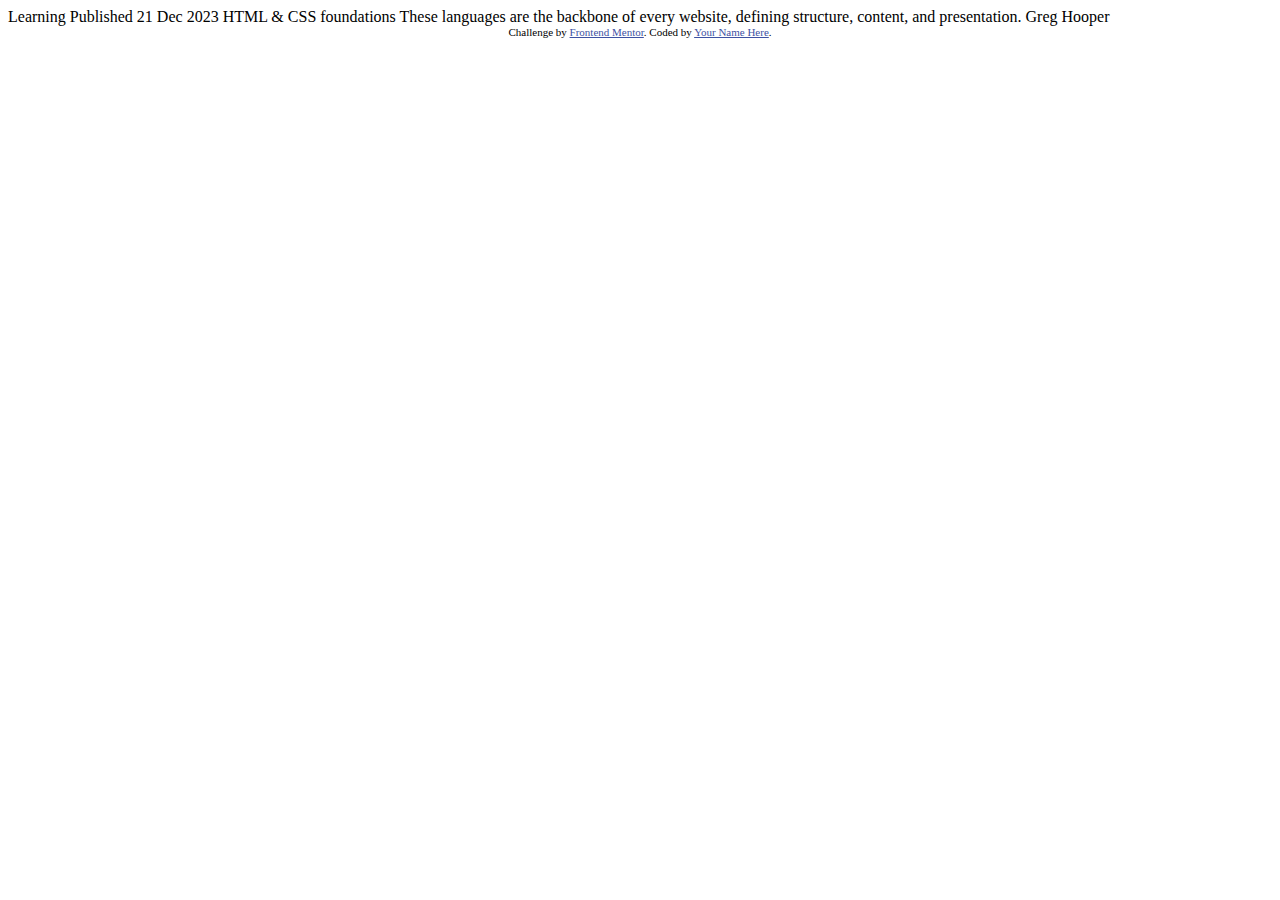
==== index.html @ 4097d5fa "Initial commit" ====
<!DOCTYPE html>
<html lang="en">
<head>
  <meta charset="UTF-8">
  <meta name="viewport" content="width=device-width, initial-scale=1.0"> <!-- displays site properly based on user's device -->

  <link rel="icon" type="image/png" sizes="32x32" href="./assets/images/favicon-32x32.png">
  
  <title>Frontend Mentor | Blog preview card</title>

  <!-- Feel free to remove these styles or customise in your own stylesheet 👍 -->
  <style>
    .attribution { font-size: 11px; text-align: center; }
    .attribution a { color: hsl(228, 45%, 44%); }
  </style>
</head>
<body>

  Learning

  Published 21 Dec 2023

  HTML & CSS foundations

  These languages are the backbone of every website, defining structure, content, and presentation.

  Greg Hooper
  
  <div class="attribution">
    Challenge by <a href="https://www.frontendmentor.io?ref=challenge" target="_blank">Frontend Mentor</a>. 
    Coded by <a href="#">Your Name Here</a>.
  </div>
</body>
</html>
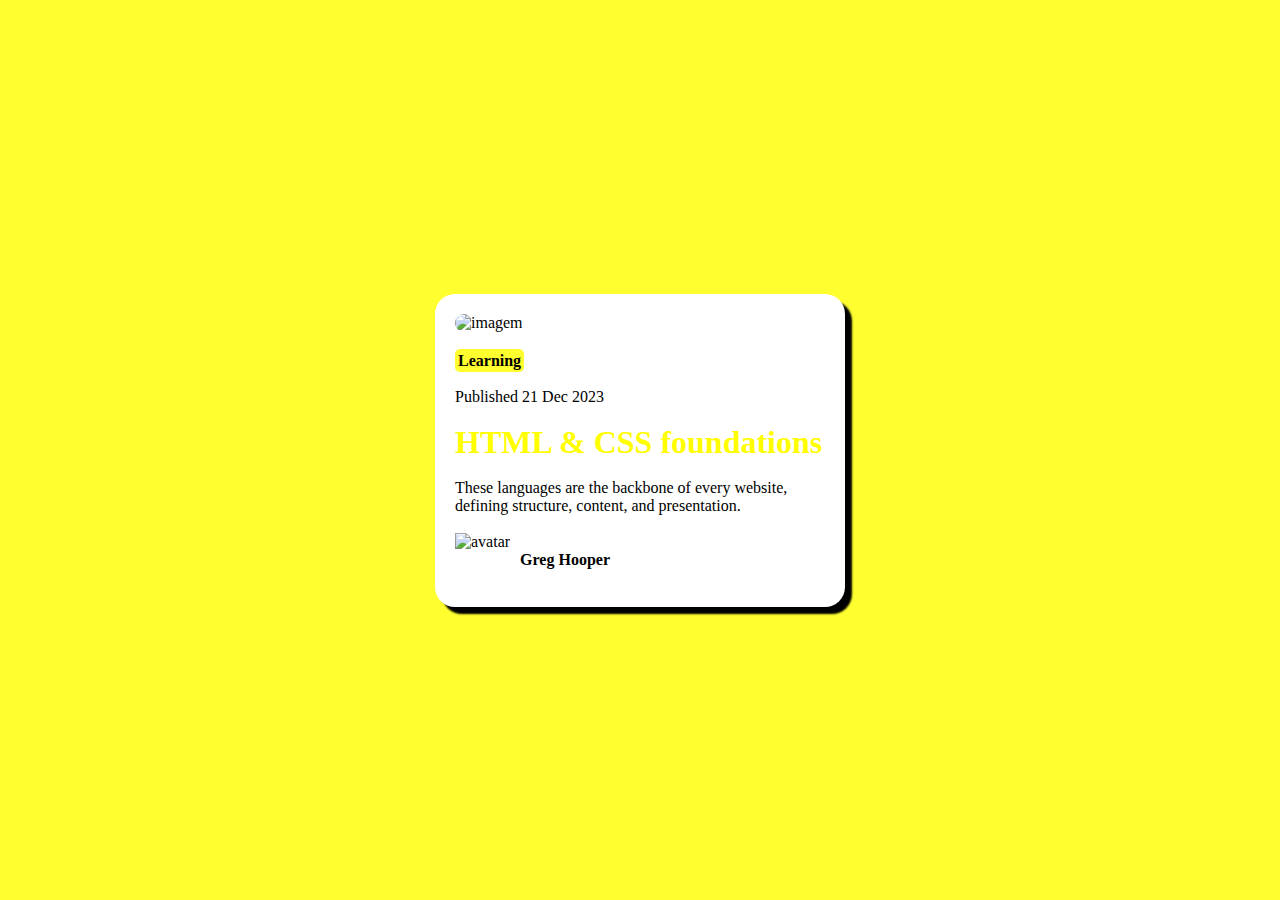
==== commit 33279c96: "Update index.html" ====
--- a/index.html
+++ b/index.html
@@ -1,34 +1,83 @@
 <!DOCTYPE html>
-<html lang="en">
+<html lang="pt-br">
 <head>
   <meta charset="UTF-8">
-  <meta name="viewport" content="width=device-width, initial-scale=1.0"> <!-- displays site properly based on user's device -->
+  <meta name="viewport" content="width=device-width, initial-scale=1.0"> 
 
   <link rel="icon" type="image/png" sizes="32x32" href="./assets/images/favicon-32x32.png">
   
   <title>Frontend Mentor | Blog preview card</title>
 
-  <!-- Feel free to remove these styles or customise in your own stylesheet 👍 -->
   <style>
     .attribution { font-size: 11px; text-align: center; }
     .attribution a { color: hsl(228, 45%, 44%); }
+    *{
+    margin:0px;
+    padding:0px;
+    } 
+    body{
+      background-color: rgba(255, 255, 0, 0.815);
+      display: flex;
+      align-items: center;
+      justify-content: center;
+      height: 100vh;
+      margin: auto;
+    }
+    main{
+      background-color: white;
+      padding: 20px;
+      margin: auto;
+      max-width: 370px;
+      border-radius: 20px;
+      box-shadow: 7px 7px 2px black;
+    }
+    main img.principal{
+      height: auto;
+      display: block;
+      max-width: 100%;
+      margin: 0 auto 20px;
+      border-radius: 10px;
+    }
+    span{
+      background-color: rgba(255, 255, 0, 0.815);
+      font-weight: bold;
+      border-radius: 5px;
+      padding: 3px;
+    }
+    h1{
+      color: rgb(255, 255, 0);
+    }
+    main img.greg{
+      float: left;
+      margin-right: 10px;
+    }
+    p.textgreg{
+      display: flex;
+      align-items: center;
+      justify-content: flex-start;
+      height: 6vh;
+    }
+    h1:hover{
+      color: black;
+    }
+
   </style>
+
 </head>
 <body>
-
-  Learning
-
-  Published 21 Dec 2023
-
-  HTML & CSS foundations
-
-  These languages are the backbone of every website, defining structure, content, and presentation.
-
-  Greg Hooper
+  <main>
+    <img src="images/illustration-article.svg" alt="imagem" class="principal">
+    <p><span>Learning</span></p>
+    <br>
+    <p>Published 21 Dec 2023</p>
+    <br>
+    <h1>HTML & CSS foundations</h1>
+    <br>
+    <p>These languages are the backbone of every website, defining structure, content, and presentation.</p>
+    <br>
+    <img src="images/image-avatar.webp" alt="avatar" class="greg"> 
+    <p class="textgreg"> <strong>Greg Hooper</strong></p>
+  </main>
   
-  <div class="attribution">
-    Challenge by <a href="https://www.frontendmentor.io?ref=challenge" target="_blank">Frontend Mentor</a>. 
-    Coded by <a href="#">Your Name Here</a>.
-  </div>
 </body>
 </html>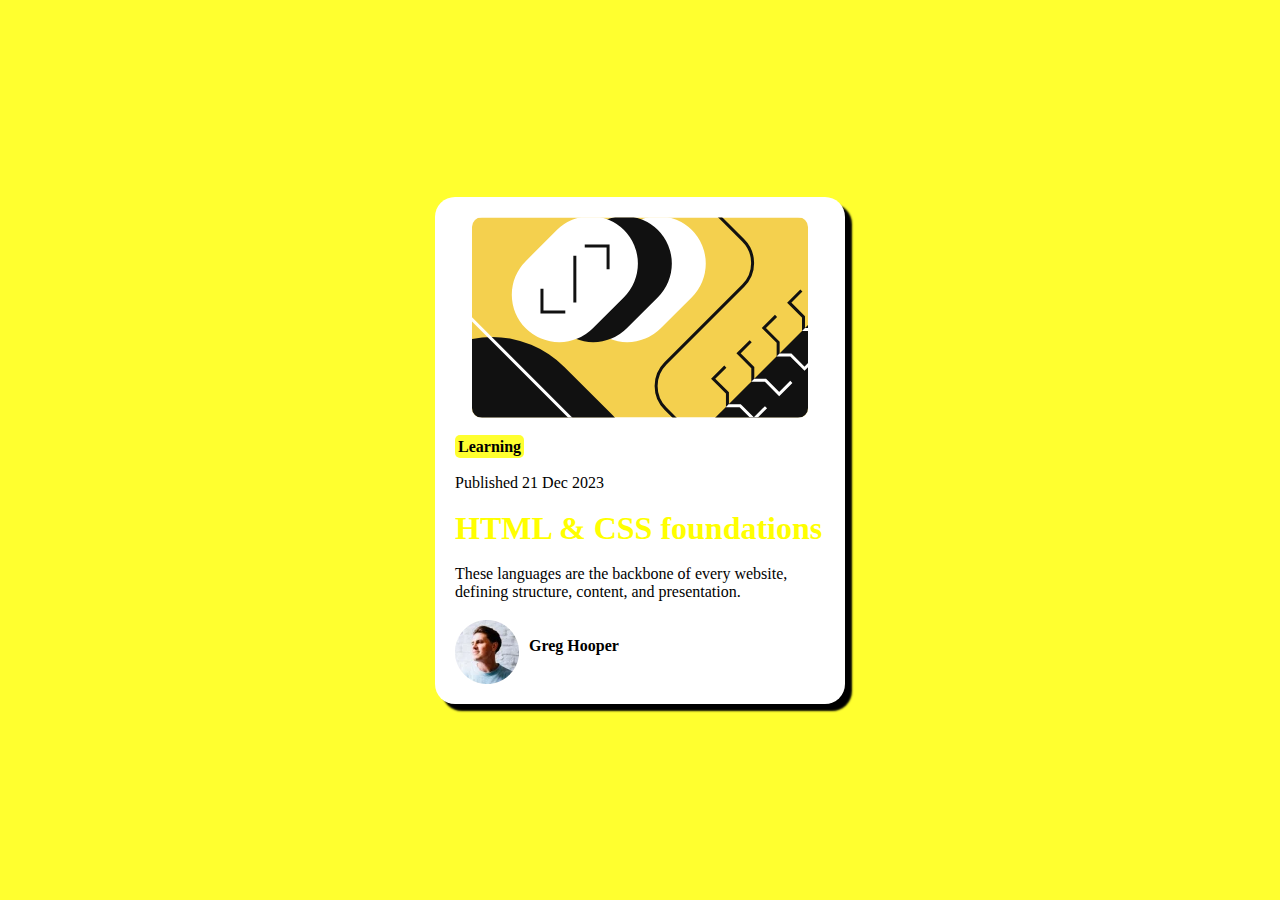
==== commit 9b3e5e5b: "Update index.html" ====
--- a/index.html
+++ b/index.html
@@ -66,7 +66,7 @@
 </head>
 <body>
   <main>
-    <img src="images/illustration-article.svg" alt="imagem" class="principal">
+    <img src="assets/images/illustration-article.svg" alt="imagem" class="principal">
     <p><span>Learning</span></p>
     <br>
     <p>Published 21 Dec 2023</p>
@@ -75,7 +75,7 @@
     <br>
     <p>These languages are the backbone of every website, defining structure, content, and presentation.</p>
     <br>
-    <img src="images/image-avatar.webp" alt="avatar" class="greg"> 
+    <img src="assets/images/image-avatar.webp" alt="avatar" class="greg"> 
     <p class="textgreg"> <strong>Greg Hooper</strong></p>
   </main>
   
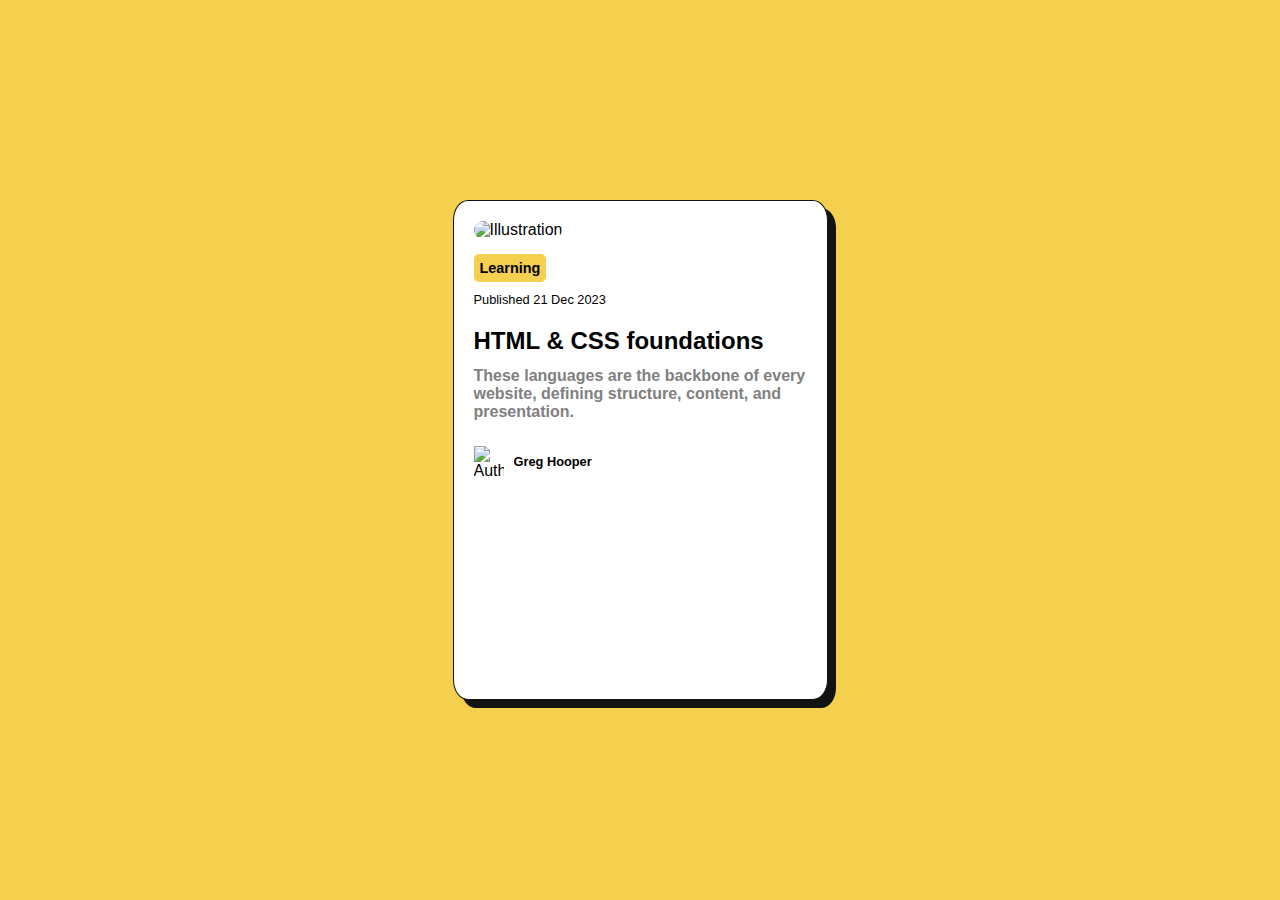
==== commit fed6e134: "att" ====
--- a/index.html
+++ b/index.html
@@ -3,81 +3,32 @@
 <head>
   <meta charset="UTF-8">
   <meta name="viewport" content="width=device-width, initial-scale=1.0"> 
-
-  <link rel="icon" type="image/png" sizes="32x32" href="./assets/images/favicon-32x32.png">
-  
+    <link rel="icon" type="image/png" sizes="32x32" href="images/favicon-32x32.png">
   <title>Frontend Mentor | Blog preview card</title>
 
-  <style>
-    .attribution { font-size: 11px; text-align: center; }
-    .attribution a { color: hsl(228, 45%, 44%); }
-    *{
-    margin:0px;
-    padding:0px;
-    } 
-    body{
-      background-color: rgba(255, 255, 0, 0.815);
-      display: flex;
-      align-items: center;
-      justify-content: center;
-      height: 100vh;
-      margin: auto;
-    }
-    main{
-      background-color: white;
-      padding: 20px;
-      margin: auto;
-      max-width: 370px;
-      border-radius: 20px;
-      box-shadow: 7px 7px 2px black;
-    }
-    main img.principal{
-      height: auto;
-      display: block;
-      max-width: 100%;
-      margin: 0 auto 20px;
-      border-radius: 10px;
-    }
-    span{
-      background-color: rgba(255, 255, 0, 0.815);
-      font-weight: bold;
-      border-radius: 5px;
-      padding: 3px;
-    }
-    h1{
-      color: rgb(255, 255, 0);
-    }
-    main img.greg{
-      float: left;
-      margin-right: 10px;
-    }
-    p.textgreg{
-      display: flex;
-      align-items: center;
-      justify-content: flex-start;
-      height: 6vh;
-    }
-    h1:hover{
-      color: black;
-    }
-
-  </style>
+  <link rel="stylesheet" href="style.css">
 
 </head>
 <body>
   <main>
-    <img src="assets/images/illustration-article.svg" alt="imagem" class="principal">
-    <p><span>Learning</span></p>
-    <br>
-    <p>Published 21 Dec 2023</p>
-    <br>
-    <h1>HTML & CSS foundations</h1>
-    <br>
-    <p>These languages are the backbone of every website, defining structure, content, and presentation.</p>
-    <br>
-    <img src="assets/images/image-avatar.webp" alt="avatar" class="greg"> 
-    <p class="textgreg"> <strong>Greg Hooper</strong></p>
-  </main>
+      <div class="carta">
+        <div class="carta-imagem">
+        <img src="images/illustration-article.svg" alt="Illustration" id="imagem">
+        </div>
+        <div class="data">
+          <span class="fw800" id="leitura">Learning</span>
+          <p id="data">Published 21 Dec 2023</p>
+        </div>
+
+        <div class="informação">
+          <h1 class="fw800 titulo">HTML & CSS foundations</h1>
+          <p class="fw600" id="descrição">These languages are the backbone of every website, defining structure, content, and presentation.</p>
   
+          <div class="autor">
+            <img src="images/image-avatar.webp" alt="Author" id="autor_imagem">
+            <span id="autor_nome" class="fw800">Greg Hooper</span>
+          </div>
+      </div>
+  </div>
 </body>
 </html>--- a/style.css
+++ b/style.css
@@ -0,0 +1,125 @@
+*{
+    margin:0px;
+    padding:0px;
+    box-sizing: border-box;
+    font-family: var(--font);
+} 
+
+@font-face {
+    font-family: 'Figtree';
+    src: url(fonts/Figtree-VariableFont_wght.ttf)
+    format('Truetype') ;
+}
+
+@media screen and (max-width:375px) {
+    .carta {
+        width: 335px;
+        height: 450px;   
+    }
+}
+
+:root {
+    --yellow: hsl(47, 88%, 63%);
+    --white: hsl(0, 0%, 100%);
+    --grey: hsl(0, 0%, 50%);
+    --black: hsl(0, 0%, 7%);
+    --font: 'Figtree', sans-serif;
+}
+
+body {
+    background-color: var(--yellow); 
+}
+
+main {
+    display: flex;
+    justify-content: center;
+    align-items: center;
+    min-height: 100vh;
+}
+
+.carta {
+    width: 375px;
+    height: 500px;
+    background: var(--white);
+    border-radius: 4%;
+    border: 1.5px solid var(--black);
+    box-shadow: 0.5em 0.5em var(--black);
+}
+
+.carta-imagem {
+    padding: 20px 20px 0 20px;
+}
+
+#imagem {
+    width: 100%;
+    height: 100%;
+    border-radius: 10px;
+}
+
+.data {
+    padding: 20px 15px 0 20px;
+}
+
+#leitura {
+    font-size: 0.9rem;
+    height: 30px;
+    width: 80px;
+    border-radius: 5px;
+    background-color: var(--yellow);
+    padding: 6px;
+    text-align: center;
+}
+
+#data {
+    font-size: 0.8rem;
+    margin-top: 15px;   
+}
+
+.informação {
+    height: 40%;
+    padding: 20px;
+}
+
+.titulo {
+    height: 25%;
+    font-size: 1.5rem;
+}
+
+.titulo:hover {
+    color: var(--yellow);
+    cursor: pointer;
+}
+
+#descrição {
+    color: var(--grey);
+    height: 50%;
+    font-size: 1rem;
+}
+
+.autor {
+    display: flex;
+    align-items: center;
+}
+
+#autor_imagem {
+    height: 30px;
+    width: 30px;
+}
+
+#autor_nome {
+    text-align: center;
+    margin-left: 10px;
+    font-size: 0.8rem;
+}
+
+.fw600 {
+    font-weight: 600;
+}
+
+.fw800 {
+    font-weight: 800;
+}
+
+
+    
+
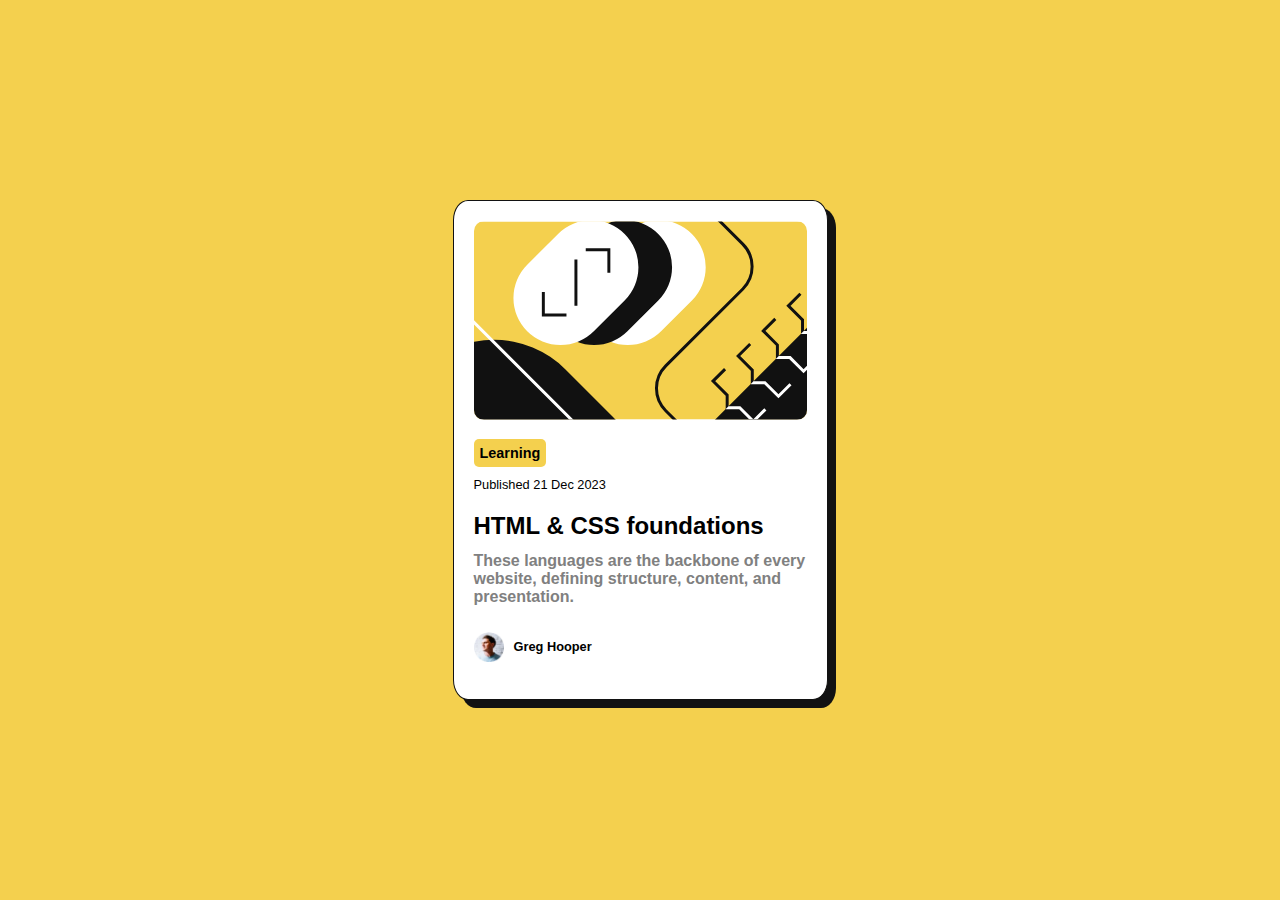
==== commit c72d4eaa: "att" ====
--- a/index.html
+++ b/index.html
@@ -13,7 +13,7 @@
   <main>
       <div class="carta">
         <div class="carta-imagem">
-        <img src="images/illustration-article.svg" alt="Illustration" id="imagem">
+        <img src="assets/images/illustration-article.svg" alt="Illustration" id="imagem">
         </div>
         <div class="data">
           <span class="fw800" id="leitura">Learning</span>
@@ -25,7 +25,7 @@
           <p class="fw600" id="descrição">These languages are the backbone of every website, defining structure, content, and presentation.</p>
   
           <div class="autor">
-            <img src="images/image-avatar.webp" alt="Author" id="autor_imagem">
+            <img src="assets/images/image-avatar.webp" alt="Author" id="autor_imagem">
             <span id="autor_nome" class="fw800">Greg Hooper</span>
           </div>
       </div>
